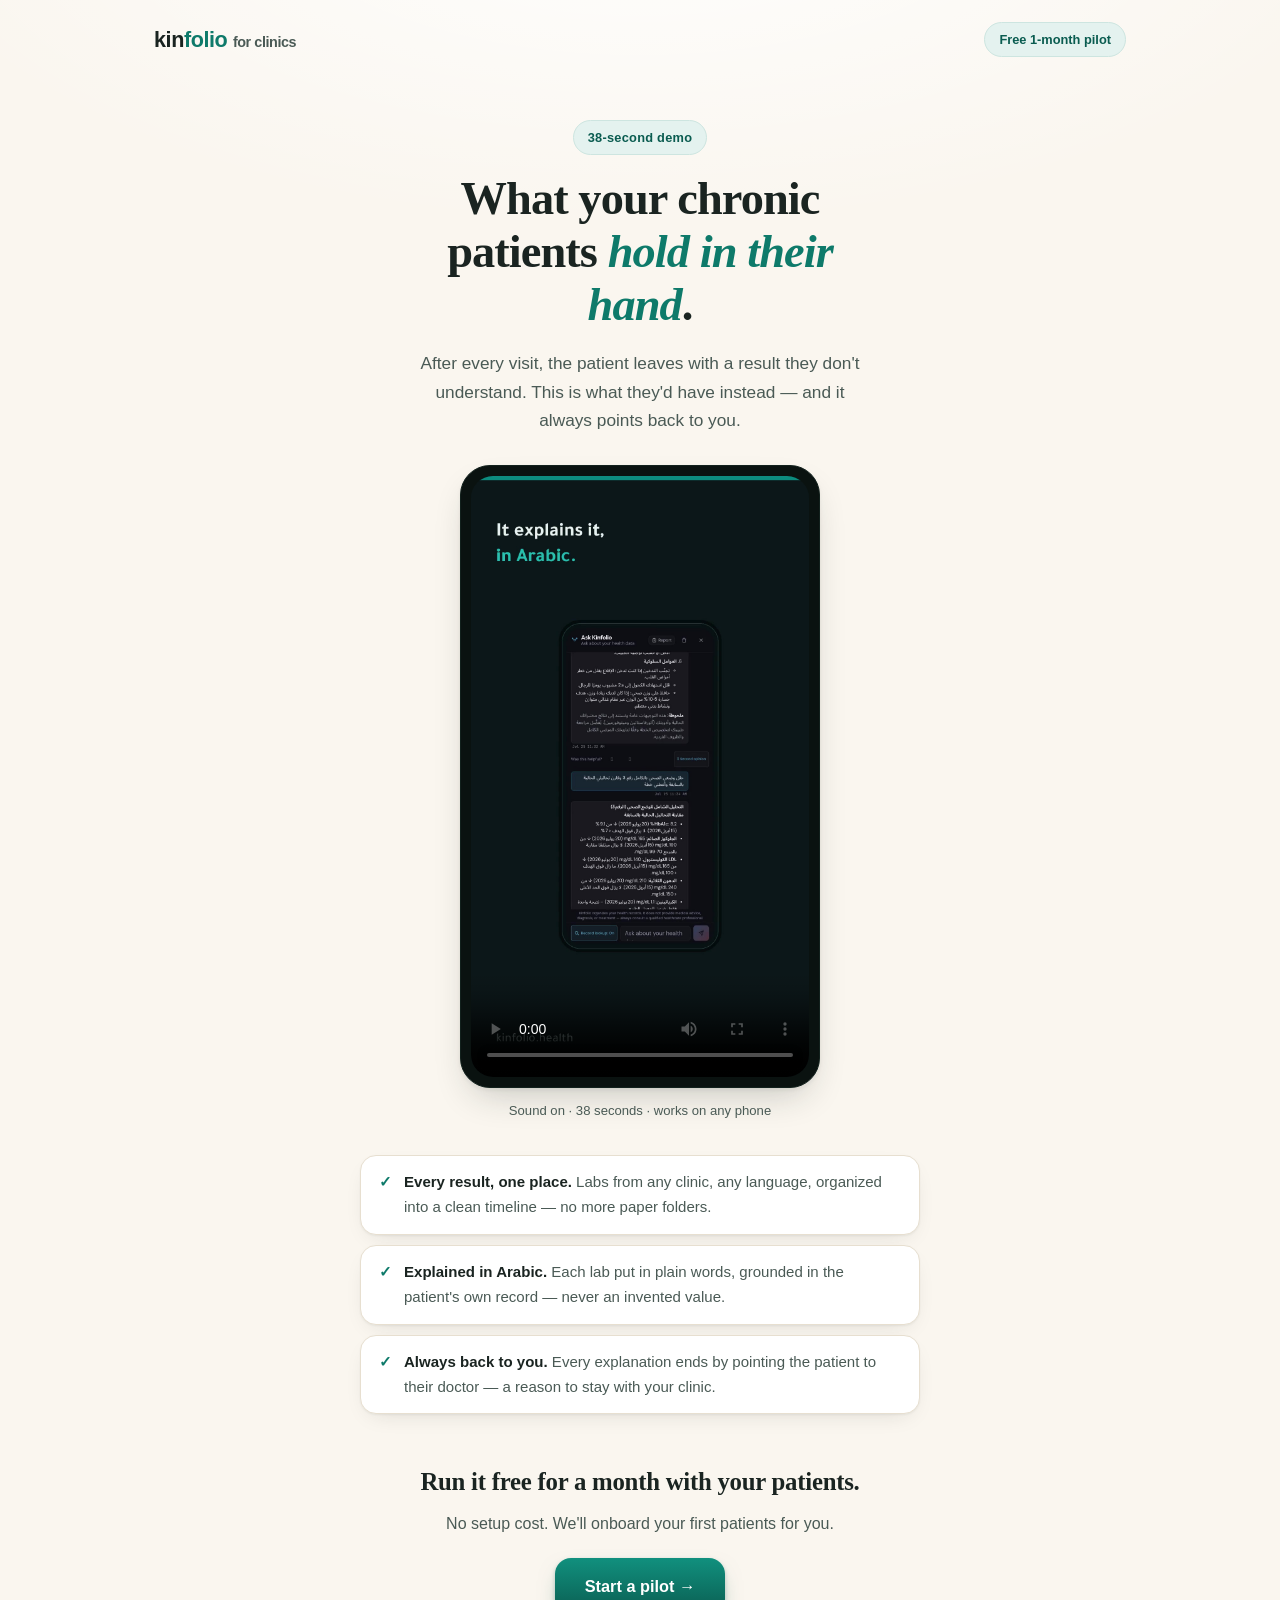
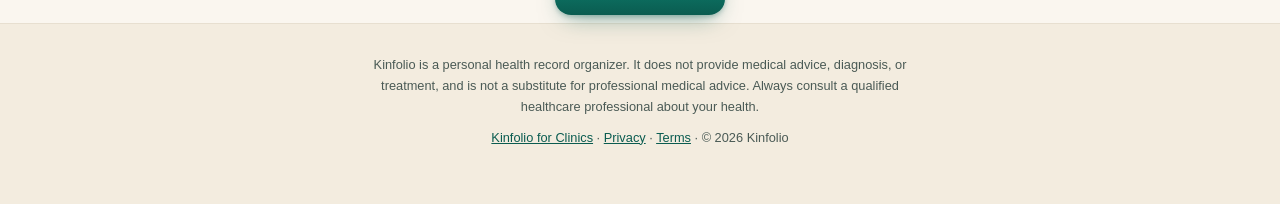
==== demo/index.html @ e2ee5bbf "Add /demo — hosted 38s clinic demo video for the sell-sheet link Publishes the clinic-pitch demo (ki" ====
<!DOCTYPE html>
<html lang="en">
<head>
<meta charset="utf-8">
<meta name="viewport" content="width=device-width, initial-scale=1">
<title>Kinfolio for Clinics — 38-second demo</title>
<meta name="description" content="See what your chronic patients hold in their hand: every lab in one place, explained in Arabic, always pointing back to you. A free 1-month pilot.">
<meta property="og:title" content="Kinfolio for Clinics — 38-second demo">
<meta property="og:description" content="Every lab in one place, explained in the patient's language, always pointing back to you.">
<meta property="og:type" content="video.other">
<meta property="og:image" content="https://kinfolio.health/demo/poster.jpg">
<link rel="stylesheet" href="../style.css">
<style>
  .demo-hero { padding: 40px 0 8px; text-align: center; }
  .demo-hero .eyebrow {
    display: inline-block; font-size: 0.8rem; font-weight: 700; letter-spacing: 0.02em;
    color: var(--accent-deep); background: var(--accent-soft); border: 1px solid #cde5e0;
    padding: 6px 14px; border-radius: 999px; margin-bottom: 18px;
  }
  .demo-hero h1 {
    font-family: ui-serif, Georgia, "Times New Roman", serif;
    font-size: clamp(1.9rem, 4.6vw, 2.9rem); line-height: 1.14; letter-spacing: -0.02em;
    font-weight: 700; max-width: 20ch; margin: 0 auto;
  }
  .demo-hero h1 em { color: var(--accent); font-style: italic; }
  .demo-hero .sub { margin: 18px auto 0; max-width: 46ch; color: var(--ink-soft); font-size: 1.08rem; }

  /* phone-framed vertical video */
  .player { max-width: 360px; margin: 30px auto 0; }
  .phone {
    background: #0a1210; border-radius: 30px; padding: 10px;
    box-shadow: var(--shadow-lift); border: 1px solid #12211d;
  }
  .phone video {
    display: block; width: 100%; height: auto; border-radius: 22px; background: #0c1715;
    aspect-ratio: 9 / 16;
  }
  .player .cap { margin-top: 12px; font-size: 0.82rem; color: var(--ink-soft); text-align: center; }

  /* what you're seeing */
  .beats { max-width: 560px; margin: 34px auto 0; display: grid; gap: 10px; }
  .beat {
    display: flex; gap: 12px; align-items: flex-start;
    background: var(--card); border: 1px solid var(--line); border-radius: var(--radius);
    padding: 14px 18px; box-shadow: var(--shadow); text-align: left;
  }
  .beat b { color: var(--ink); font-weight: 650; }
  .beat span { color: var(--ink-soft); font-size: 0.94rem; }
  .beat .tick { color: var(--accent); font-weight: 800; flex: none; }

  .demo-cta { padding: 40px 0 8px; text-align: center; }
  .demo-cta h2 {
    font-family: ui-serif, Georgia, "Times New Roman", serif;
    font-size: 1.55rem; letter-spacing: -0.01em; font-weight: 700; margin-bottom: 8px;
  }
  .demo-cta p { color: var(--ink-soft); margin-bottom: 20px; }
  .cta {
    display: inline-block; padding: 15px 30px; font-size: 1.02rem; font-weight: 700;
    border-radius: var(--radius); color: #fff; text-decoration: none;
    background: linear-gradient(180deg, #11907e 0%, var(--accent-deep) 100%);
    box-shadow: 0 2px 4px rgba(10, 92, 80, 0.25), 0 10px 24px -10px rgba(10, 92, 80, 0.55);
    transition: transform 0.12s ease, box-shadow 0.12s ease;
  }
  .cta:hover { transform: translateY(-1px); box-shadow: 0 4px 8px rgba(10, 92, 80, 0.28), 0 14px 30px -10px rgba(10, 92, 80, 0.6); }
</style>
</head>
<body data-variant="demo">
<header class="site"><div class="wrap">
  <a class="logo" href="../labs.html">kin<span>folio</span> <span style="color:var(--ink-soft);font-weight:600;font-size:0.9rem;">for clinics</span></a>
  <span class="nav-note">Free 1-month pilot</span>
</div></header>

<section class="demo-hero"><div class="wrap">
  <span class="eyebrow">38-second demo</span>
  <h1>What your chronic patients <em>hold in their hand</em>.</h1>
  <p class="sub">After every visit, the patient leaves with a result they don't understand. This is what they'd have instead — and it always points back to you.</p>

  <div class="player">
    <div class="phone">
      <video controls playsinline preload="metadata" poster="poster.jpg">
        <source src="kinfolio-clinic-demo.mp4" type="video/mp4">
        Your browser can't play embedded video —
        <a href="kinfolio-clinic-demo.mp4">download the demo (MP4)</a>.
      </video>
    </div>
    <p class="cap">Sound on · 38 seconds · works on any phone</p>
  </div>

  <div class="beats">
    <div class="beat"><span class="tick">✓</span><span><b>Every result, one place.</b> Labs from any clinic, any language, organized into a clean timeline — no more paper folders.</span></div>
    <div class="beat"><span class="tick">✓</span><span><b>Explained in Arabic.</b> Each lab put in plain words, grounded in the patient's own record — never an invented value.</span></div>
    <div class="beat"><span class="tick">✓</span><span><b>Always back to you.</b> Every explanation ends by pointing the patient to their doctor — a reason to stay with your clinic.</span></div>
  </div>
</div></section>

<section class="demo-cta"><div class="wrap">
  <h2>Run it free for a month with your patients.</h2>
  <p>No setup cost. We'll onboard your first patients for you.</p>
  <a class="cta" href="mailto:hello@kinfolio.health?subject=Kinfolio%20clinic%20pilot">Start a pilot →</a>
</div></section>

<footer class="site"><div class="wrap">
  <p>Kinfolio is a personal health record organizer. It does not provide medical advice, diagnosis, or treatment, and is not a substitute for professional medical advice. Always consult a qualified healthcare professional about your health.</p>
  <p><a href="../labs.html">Kinfolio for Clinics</a> · <a href="https://tonic.karamarc.com/privacy">Privacy</a> · <a href="https://tonic.karamarc.com/terms">Terms</a> · © 2026 Kinfolio</p>
</div></footer>
</body>
</html>
---- style.css ----
/* Kinfolio landing — shared styles. System fonts, no external assets. */
:root {
  --ink: #1a2421;
  --ink-soft: #4a5a55;
  --cream: #faf6ef;
  --cream-deep: #f3ecdf;
  --card: #ffffff;
  --accent: #0e7a6a;
  --accent-deep: #0a5c50;
  --accent-soft: #e4f2ef;
  --gold: #c9a227;
  --line: #e7dfd0;
  --radius: 16px;
  --shadow: 0 1px 2px rgba(26, 36, 33, 0.05), 0 8px 24px -12px rgba(26, 36, 33, 0.18);
  --shadow-lift: 0 2px 4px rgba(26, 36, 33, 0.06), 0 16px 36px -12px rgba(26, 36, 33, 0.24);
}
* { box-sizing: border-box; margin: 0; padding: 0; }
html { scroll-behavior: smooth; }
body {
  font-family: -apple-system, BlinkMacSystemFont, "Segoe UI", Roboto, "Helvetica Neue", Arial, sans-serif;
  background:
    radial-gradient(1100px 500px at 50% -120px, #ffffff 0%, rgba(255,255,255,0) 70%),
    var(--cream);
  color: var(--ink);
  line-height: 1.65;
  -webkit-font-smoothing: antialiased;
}
.wrap { max-width: 1020px; margin: 0 auto; padding: 0 24px; }

/* ---------- header ---------- */
header.site { padding: 22px 0; }
header.site .wrap { display: flex; align-items: center; justify-content: space-between; gap: 12px; }
.logo { font-weight: 800; font-size: 1.35rem; letter-spacing: -0.02em; color: var(--ink); text-decoration: none; }
.logo span { color: var(--accent); }
.nav-note {
  font-size: 0.8rem; font-weight: 600; color: var(--accent-deep);
  background: var(--accent-soft); border: 1px solid #cde5e0;
  padding: 6px 14px; border-radius: 999px; white-space: nowrap;
}

/* ---------- hero ---------- */
.hero { padding: 64px 0 44px; text-align: center; }
.hero h1 {
  font-family: ui-serif, Georgia, "Times New Roman", serif;
  font-size: clamp(2.1rem, 5vw, 3.4rem);
  line-height: 1.12; letter-spacing: -0.02em; font-weight: 700;
  max-width: 22ch; margin: 0 auto;
}
.hero h1 em { color: var(--accent); font-style: italic; }
.hero .sub { margin: 22px auto 0; max-width: 54ch; color: var(--ink-soft); font-size: 1.13rem; }
.hero .ar { display: block; margin-top: 12px; font-size: 1.2rem; color: var(--accent-deep); direction: rtl; font-weight: 600; }

/* hero product mock */
.mock { max-width: 560px; margin: 40px auto 0; background: var(--card); border: 1px solid var(--line); border-radius: var(--radius); box-shadow: var(--shadow-lift); padding: 18px 20px 14px; text-align: left; }
.mock-head { display: flex; justify-content: space-between; align-items: baseline; margin-bottom: 8px; }
.mock-title { font-weight: 700; font-size: 0.95rem; }
.mock-tag { font-size: 0.72rem; font-weight: 700; color: var(--accent-deep); background: var(--accent-soft); padding: 3px 10px; border-radius: 999px; }
.mock svg { width: 100%; height: auto; display: block; }
.mock-foot { display: flex; gap: 14px; margin-top: 10px; font-size: 0.75rem; color: var(--ink-soft); flex-wrap: wrap; }
.mock-foot b { color: var(--ink); font-weight: 600; }

/* ---------- CTA ---------- */
.cta-box { margin: 34px auto 8px; max-width: 500px; }
.cta-form { display: flex; gap: 10px; flex-wrap: wrap; }
.cta-form input[type="email"] {
  flex: 1; padding: 15px 18px; font-size: 1rem; border: 1.5px solid var(--line);
  border-radius: var(--radius); background: var(--card); color: var(--ink); min-width: 0;
  box-shadow: var(--shadow); transition: border-color 0.15s ease;
}
.cta-form input[type="email"]:focus { outline: none; border-color: var(--accent); }
.cta-form button {
  padding: 15px 26px; font-size: 1rem; font-weight: 700; border: 0; cursor: pointer;
  border-radius: var(--radius); color: #fff; white-space: nowrap;
  background: linear-gradient(180deg, #11907e 0%, var(--accent-deep) 100%);
  box-shadow: 0 2px 4px rgba(10, 92, 80, 0.25), 0 10px 24px -10px rgba(10, 92, 80, 0.55);
  transition: transform 0.12s ease, box-shadow 0.12s ease;
}
.cta-form button:hover { transform: translateY(-1px); box-shadow: 0 4px 8px rgba(10, 92, 80, 0.28), 0 14px 30px -10px rgba(10, 92, 80, 0.6); }
.cta-form button:active { transform: translateY(0); }
.cta-note { margin-top: 12px; font-size: 0.85rem; color: var(--ink-soft); }
.cta-done { display: none; padding: 16px; border-radius: var(--radius); background: var(--accent-soft); border: 1px solid #cde5e0; color: var(--accent-deep); font-weight: 600; }

.who-row { display: flex; gap: 8px; align-items: center; justify-content: center; margin-top: 6px; flex-wrap: wrap; width: 100%; }
.who-label { font-size: 0.85rem; color: var(--ink-soft); }
.chip input { position: absolute; opacity: 0; }
.chip span {
  display: inline-block; padding: 7px 15px; border: 1.5px solid var(--line); border-radius: 999px;
  background: var(--card); font-size: 0.85rem; font-weight: 600; color: var(--ink-soft); cursor: pointer;
  transition: all 0.12s ease;
}
.chip span:hover { border-color: var(--accent); color: var(--accent-deep); }
.chip input:checked + span { background: var(--accent); border-color: var(--accent); color: #fff; }
.chip input:focus-visible + span { outline: 2px solid var(--accent); outline-offset: 2px; }

/* ---------- pain cards ---------- */
.pains { padding: 44px 0; display: grid; gap: 18px; grid-template-columns: repeat(3, 1fr); }
.pain {
  background: var(--card); border: 1px solid var(--line); border-radius: var(--radius);
  padding: 26px 24px; box-shadow: var(--shadow); position: relative; overflow: hidden;
  transition: transform 0.15s ease, box-shadow 0.15s ease;
}
.pain::before { content: ""; position: absolute; top: 0; left: 0; right: 0; height: 3px; background: linear-gradient(90deg, var(--accent), #35a893); }
.pain:hover { transform: translateY(-2px); box-shadow: var(--shadow-lift); }
.pain h3 { font-size: 1.06rem; margin-bottom: 8px; letter-spacing: -0.01em; }
.pain p { font-size: 0.94rem; color: var(--ink-soft); }
.pain a { color: var(--accent-deep); font-weight: 600; text-decoration: none; }
.pain a:hover { text-decoration: underline; }

/* ---------- steps ---------- */
.steps { padding: 36px 0 10px; }
.steps h2, .trust h2, .faq h2 {
  font-family: ui-serif, Georgia, "Times New Roman", serif;
  font-size: 1.75rem; letter-spacing: -0.01em; margin-bottom: 24px; text-align: center; font-weight: 700;
}
.steps ol { list-style: none; display: grid; gap: 18px; grid-template-columns: repeat(3, 1fr); counter-reset: s; }
.steps li {
  background: var(--card); border: 1px solid var(--line); border-radius: var(--radius);
  padding: 26px 24px; counter-increment: s; box-shadow: var(--shadow);
}
.steps li::before {
  content: counter(s); display: inline-flex; width: 32px; height: 32px; align-items: center; justify-content: center;
  border-radius: 50%; background: linear-gradient(180deg, #11907e, var(--accent-deep)); color: #fff; font-weight: 700; margin-bottom: 12px;
  box-shadow: 0 4px 10px -3px rgba(10, 92, 80, 0.5);
}
.steps li strong { display: block; margin-bottom: 5px; font-size: 1.02rem; }
.steps li span { font-size: 0.94rem; color: var(--ink-soft); }

/* ---------- trust ---------- */
.trust { padding: 44px 0 12px; }
.trust ul { display: grid; gap: 12px; grid-template-columns: repeat(4, 1fr); list-style: none; text-align: center; }
.trust li {
  background: var(--cream-deep); border: 1px solid var(--line); border-radius: var(--radius);
  padding: 18px 12px; font-size: 0.87rem; color: var(--ink-soft);
}
.trust li b { display: block; color: var(--ink); font-size: 0.97rem; margin-bottom: 3px; }
.trust li b::before { content: "✓  "; color: var(--accent); font-weight: 800; }

/* ---------- faq ---------- */
.faq { padding: 44px 0 10px; max-width: 760px; margin: 0 auto; }
.faq details {
  background: var(--card); border: 1px solid var(--line); border-radius: var(--radius);
  padding: 16px 20px; margin-bottom: 12px; box-shadow: var(--shadow);
}
.faq summary { font-weight: 650; cursor: pointer; }
.faq summary::marker { color: var(--accent); }
.faq p { margin-top: 10px; font-size: 0.96rem; color: var(--ink-soft); }

/* ---------- final CTA ---------- */
.final-cta { padding: 52px 0 64px; text-align: center; }
.final-cta h2 {
  font-family: ui-serif, Georgia, "Times New Roman", serif;
  font-size: 1.75rem; margin-bottom: 20px; letter-spacing: -0.01em; font-weight: 700;
  max-width: 30ch; margin-left: auto; margin-right: auto;
}

/* ---------- footer ---------- */
footer.site { border-top: 1px solid var(--line); padding: 30px 0 46px; font-size: 0.8rem; color: var(--ink-soft); background: var(--cream-deep); }
footer.site p { max-width: 78ch; margin: 0 auto 10px; text-align: center; }
footer.site a { color: var(--accent-deep); }

@media (max-width: 760px) {
  .pains, .steps ol { grid-template-columns: 1fr; }
  .trust ul { grid-template-columns: repeat(2, 1fr); }
  .cta-form { flex-direction: column; }
  .hero { padding: 44px 0 36px; }
  .nav-note { display: none; }
}
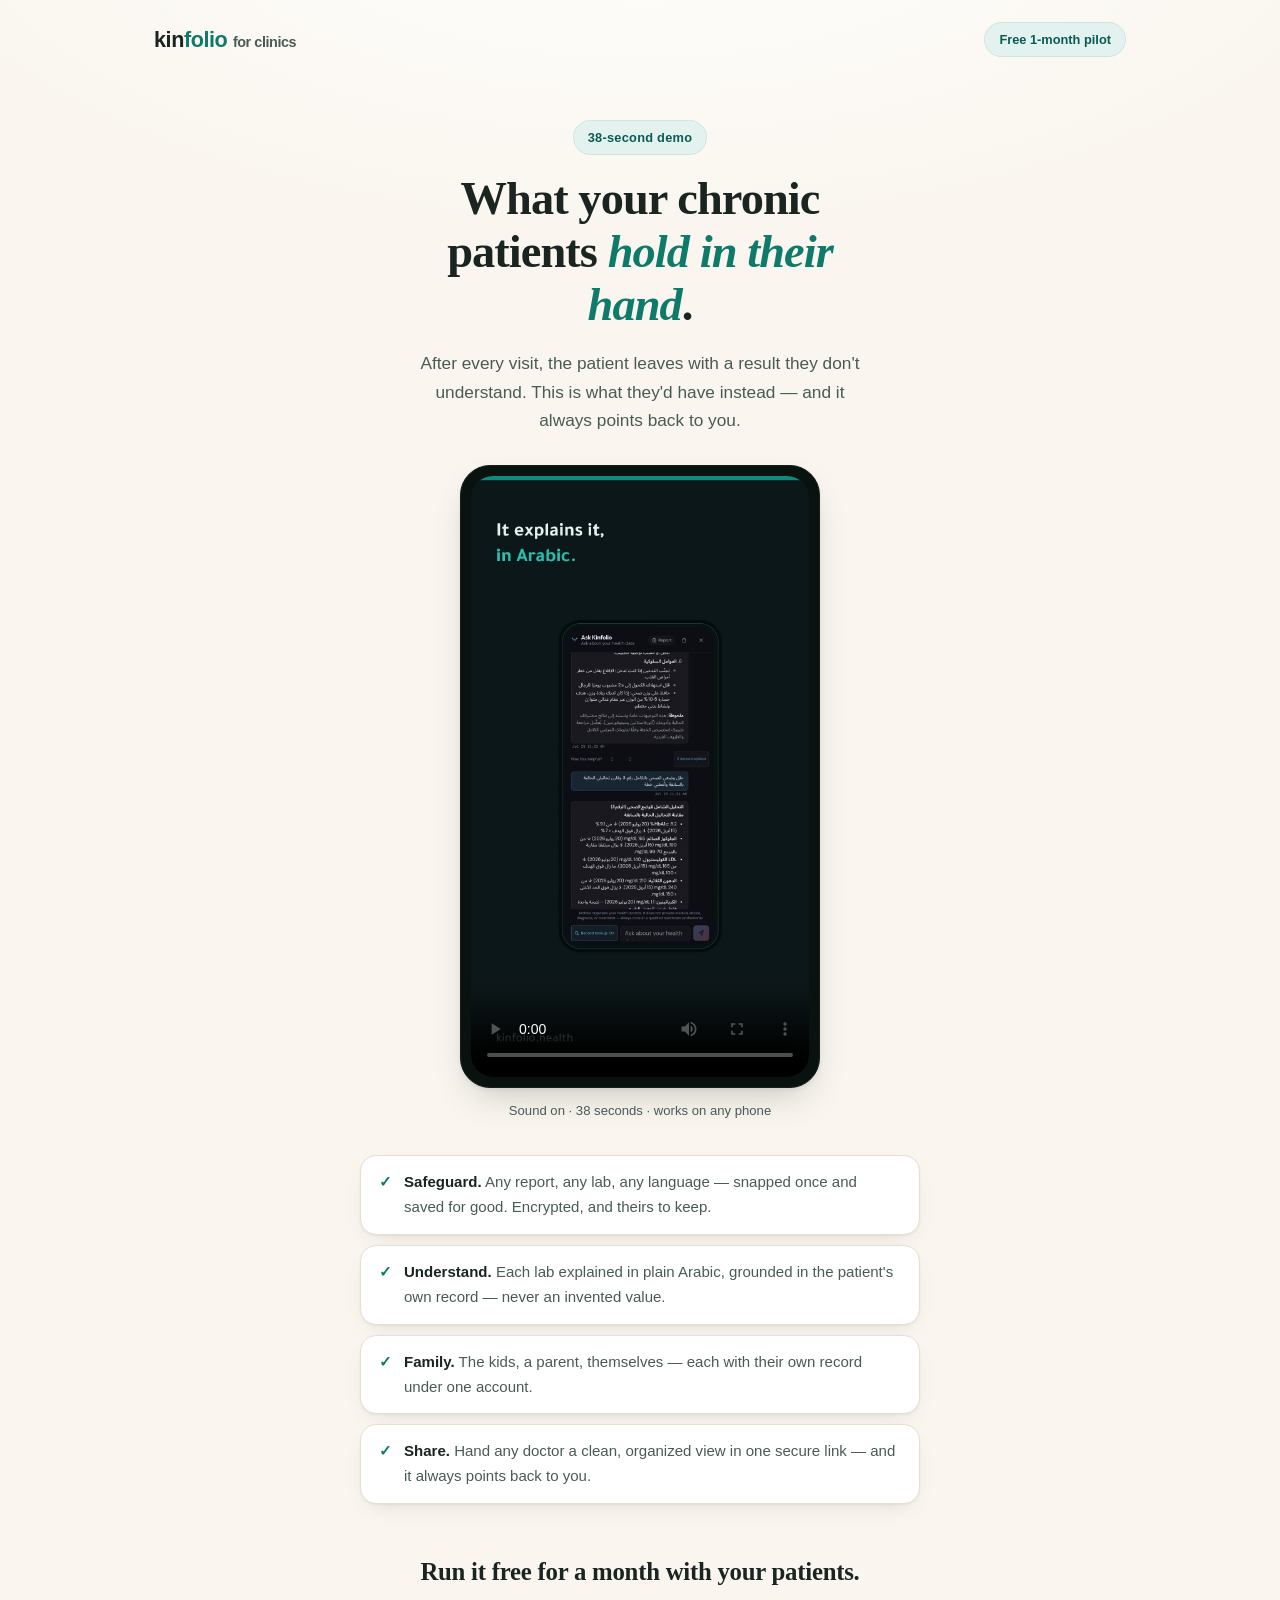
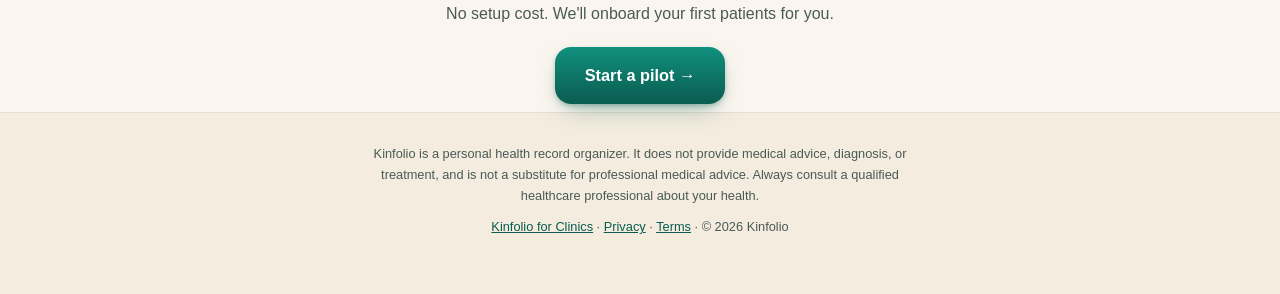
==== commit f14985e7: "demo: align benefit beats to the four pillars (safeguard/understand/family/share) Matches the rework" ====
--- a/demo/index.html
+++ b/demo/index.html
@@ -87,9 +87,10 @@
   </div>
 
   <div class="beats">
-    <div class="beat"><span class="tick">✓</span><span><b>Every result, one place.</b> Labs from any clinic, any language, organized into a clean timeline — no more paper folders.</span></div>
-    <div class="beat"><span class="tick">✓</span><span><b>Explained in Arabic.</b> Each lab put in plain words, grounded in the patient's own record — never an invented value.</span></div>
-    <div class="beat"><span class="tick">✓</span><span><b>Always back to you.</b> Every explanation ends by pointing the patient to their doctor — a reason to stay with your clinic.</span></div>
+    <div class="beat"><span class="tick">✓</span><span><b>Safeguard.</b> Any report, any lab, any language — snapped once and saved for good. Encrypted, and theirs to keep.</span></div>
+    <div class="beat"><span class="tick">✓</span><span><b>Understand.</b> Each lab explained in plain Arabic, grounded in the patient's own record — never an invented value.</span></div>
+    <div class="beat"><span class="tick">✓</span><span><b>Family.</b> The kids, a parent, themselves — each with their own record under one account.</span></div>
+    <div class="beat"><span class="tick">✓</span><span><b>Share.</b> Hand any doctor a clean, organized view in one secure link — and it always points back to you.</span></div>
   </div>
 </div></section>
 
